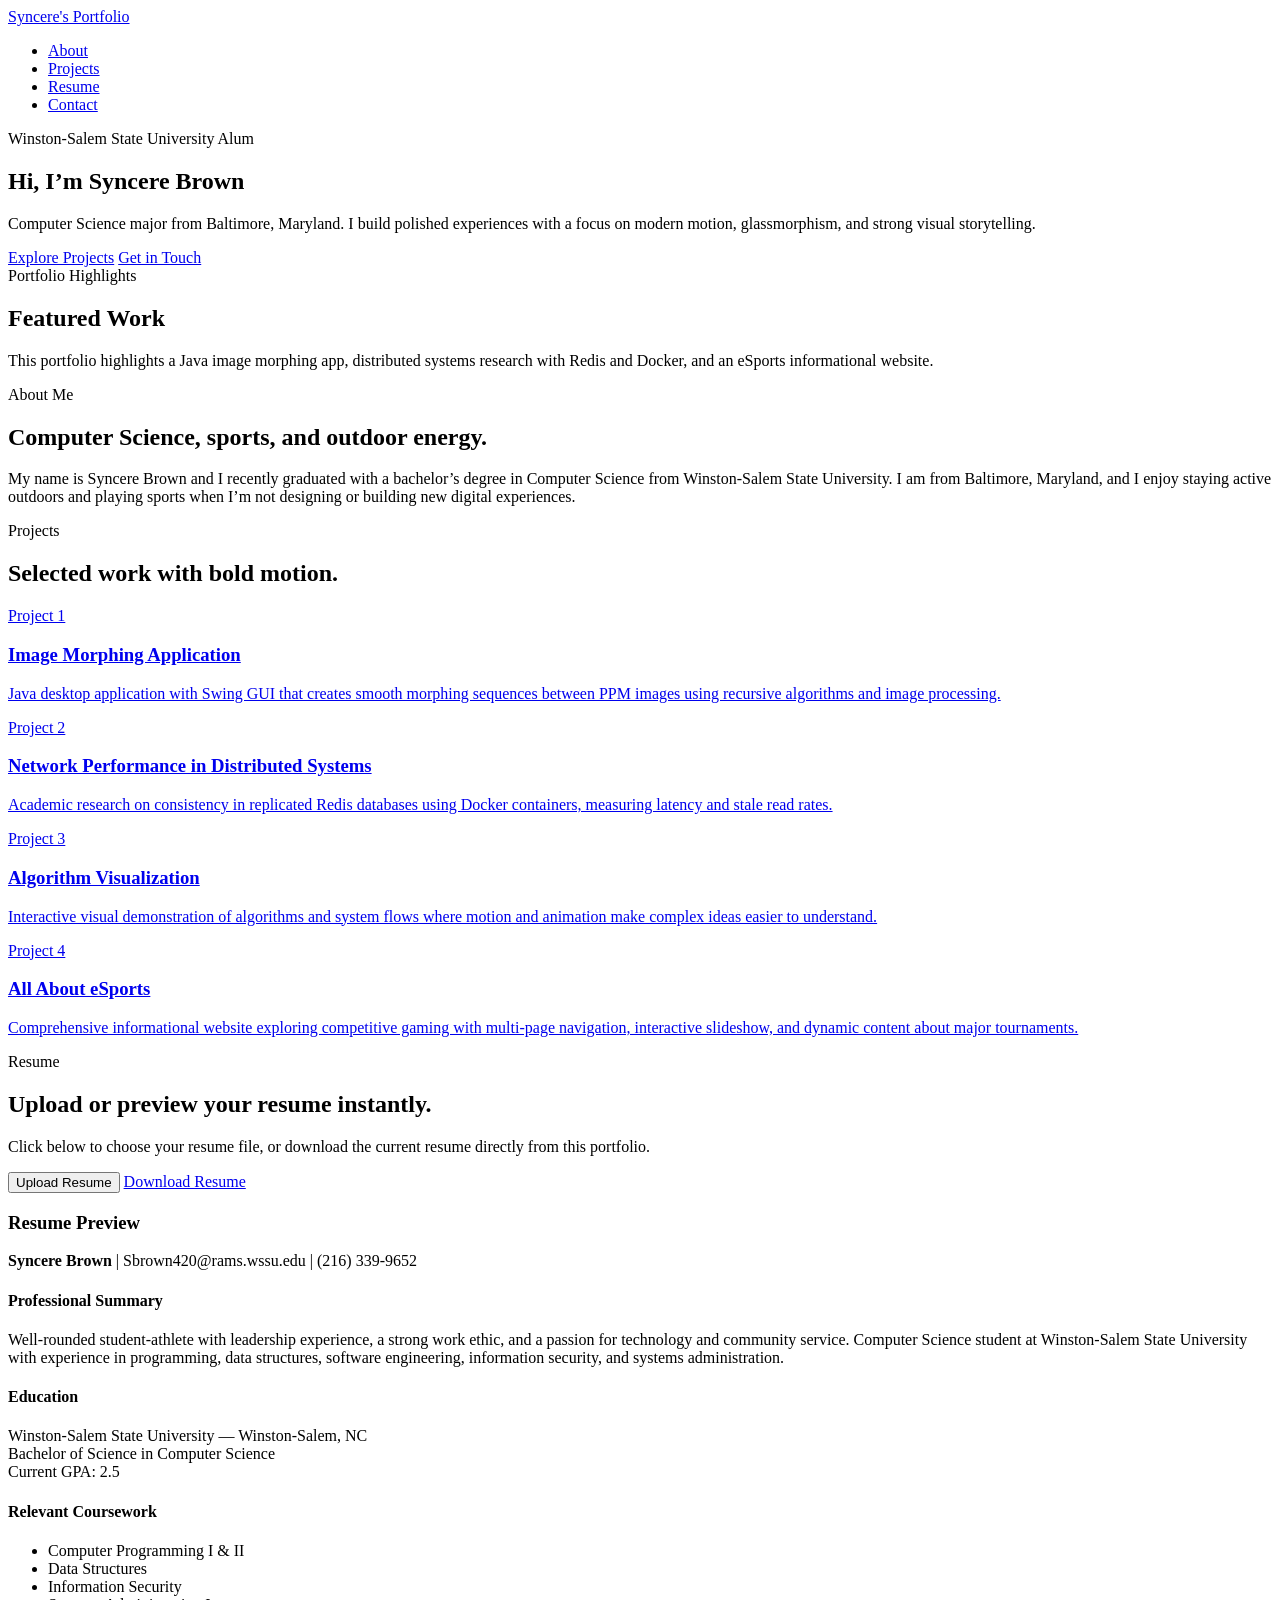
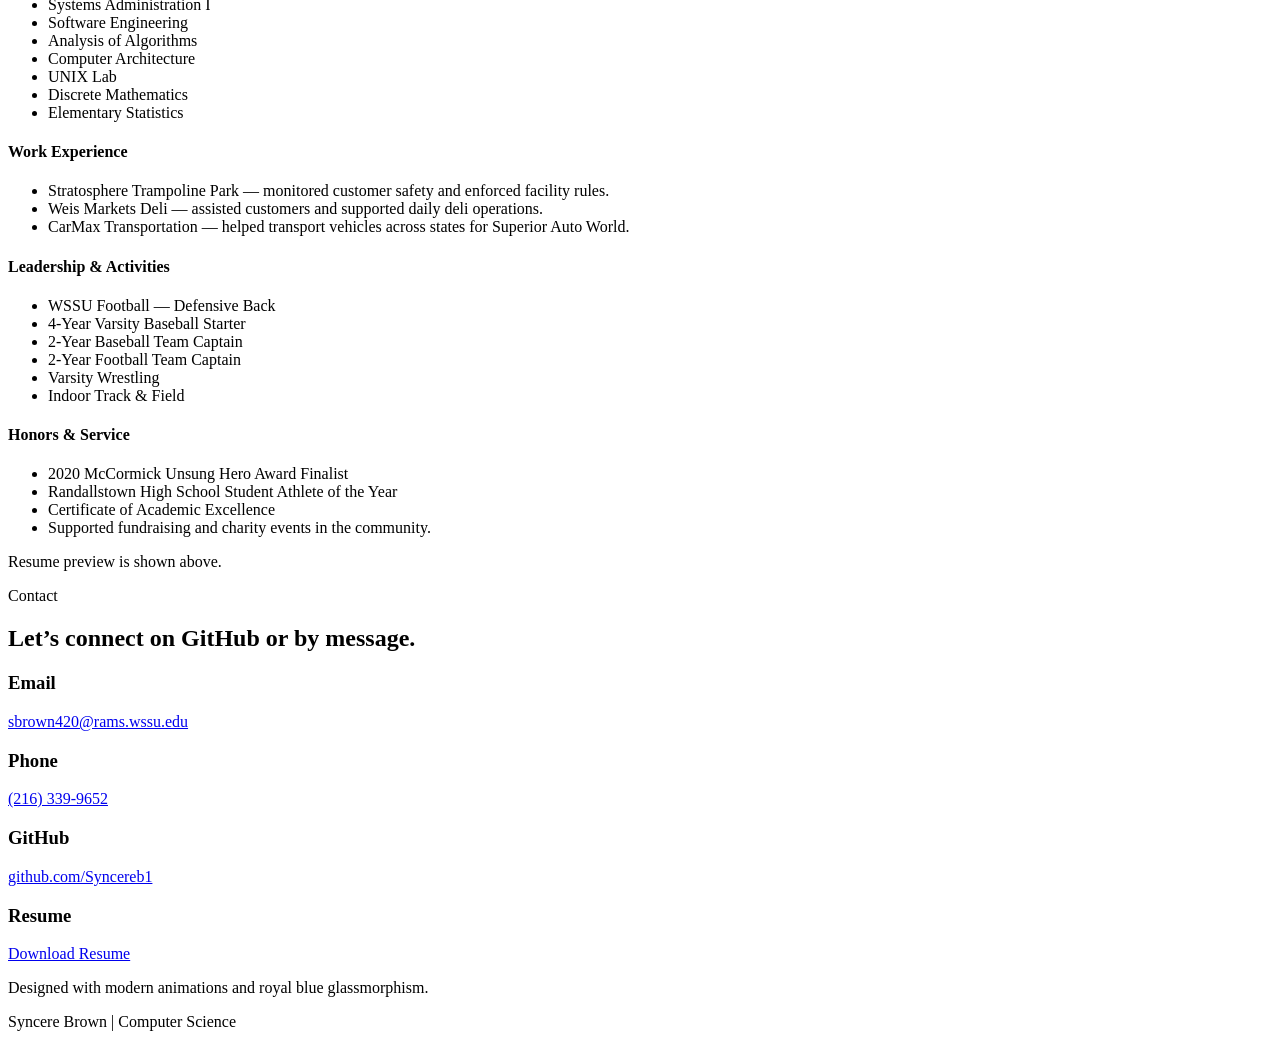
==== index.html @ 8eb38517 "Add files via upload" ====
<!DOCTYPE html>
<html lang="en">
<head>
  <meta charset="UTF-8" />
  <meta name="viewport" content="width=device-width, initial-scale=1.0" />
  <title>Syncere's Portfolio</title>
  <link rel="stylesheet" href="css/styles.css" />
</head>
<body>
  <div class="page-shell">
    <header class="topbar glass-panel">
      <a class="logo" href="#">Syncere's Portfolio</a>
      <nav>
        <ul class="nav-links">
          <li><a href="#about">About</a></li>
          <li><a href="#featured">Projects</a></li>
          <li><a href="#resume">Resume</a></li>
          <li><a href="#contact">Contact</a></li>
        </ul>
      </nav>
    </header>

    <main>
      <section class="hero">
        <div class="hero-copy">
          <p class="eyebrow">Winston-Salem State University Alum</p>
          <h1>Hi, I’m Syncere Brown</h1>
          <p>Computer Science major from Baltimore, Maryland. I build polished experiences with a focus on modern motion, glassmorphism, and strong visual storytelling.</p>
          <div class="hero-actions">
            <a class="button button-primary" href="projects.html">Explore Projects</a>
            <a class="button button-secondary" href="#contact">Get in Touch</a>
          </div>
        </div>
        <div class="hero-panel glass-panel">
          <div class="status-pill">Portfolio Highlights</div>
          <h2>Featured Work</h2>
          <p>This portfolio highlights a Java image morphing app, distributed systems research with Redis and Docker, and an eSports informational website.</p>
        </div>
      </section>

      <section id="about" class="section-panel glass-panel fade-up">
        <div class="section-intro">
          <span class="section-label">About Me</span>
          <h2>Computer Science, sports, and outdoor energy.</h2>
        </div>
        <p>My name is Syncere Brown and I recently graduated with a bachelor’s degree in Computer Science from Winston-Salem State University. I am from Baltimore, Maryland, and I enjoy staying active outdoors and playing sports when I’m not designing or building new digital experiences.</p>
      </section>

      <section id="featured" class="section-panel">
        <div class="section-intro">
          <span class="section-label">Projects</span>
          <h2>Selected work with bold motion.</h2>
        </div>
        <div class="project-grid">
          <a class="project-card glass-panel" href="projects.html#project1">
            <span class="project-tag">Project 1</span>
            <h3>Image Morphing Application</h3>
            <p>Java desktop application with Swing GUI that creates smooth morphing sequences between PPM images using recursive algorithms and image processing.</p>
          </a>
          <a class="project-card glass-panel" href="projects.html#project2">
            <span class="project-tag">Project 2</span>
            <h3>Network Performance in Distributed Systems</h3>
            <p>Academic research on consistency in replicated Redis databases using Docker containers, measuring latency and stale read rates.</p>
          </a>
          <a class="project-card glass-panel" href="projects.html#project3">
            <span class="project-tag">Project 3</span>
            <h3>Algorithm Visualization</h3>
            <p>Interactive visual demonstration of algorithms and system flows where motion and animation make complex ideas easier to understand.</p>
          </a>
          <a class="project-card glass-panel" href="projects.html#project4">
            <span class="project-tag">Project 4</span>
            <h3>All About eSports</h3>
            <p>Comprehensive informational website exploring competitive gaming with multi-page navigation, interactive slideshow, and dynamic content about major tournaments.</p>
          </a>
        </div>
      </section>

      <section id="resume" class="section-panel glass-panel fade-up">
        <div class="section-intro">
          <span class="section-label">Resume</span>
          <h2>Upload or preview your resume instantly.</h2>
        </div>
        <p>Click below to choose your resume file, or download the current resume directly from this portfolio.</p>
        <div class="resume-actions">
          <button id="resumeButton" class="button button-primary">Upload Resume</button>
          <input id="resumeInput" type="file" accept=".pdf,.doc,.docx" hidden />
          <a class="button button-secondary" href="Updated_Syncere_Brown_Resume.docx" download>Download Resume</a>
        </div>
        <div class="resume-preview glass-panel">
          <h3>Resume Preview</h3>
          <p><strong>Syncere Brown</strong> | Sbrown420@rams.wssu.edu | (216) 339-9652</p>
          <h4>Professional Summary</h4>
          <p>Well-rounded student-athlete with leadership experience, a strong work ethic, and a passion for technology and community service. Computer Science student at Winston-Salem State University with experience in programming, data structures, software engineering, information security, and systems administration.</p>
          <h4>Education</h4>
          <p>Winston-Salem State University — Winston-Salem, NC<br />Bachelor of Science in Computer Science<br />Current GPA: 2.5</p>
          <h4>Relevant Coursework</h4>
          <ul>
            <li>Computer Programming I & II</li>
            <li>Data Structures</li>
            <li>Information Security</li>
            <li>Systems Administration I</li>
            <li>Software Engineering</li>
            <li>Analysis of Algorithms</li>
            <li>Computer Architecture</li>
            <li>UNIX Lab</li>
            <li>Discrete Mathematics</li>
            <li>Elementary Statistics</li>
          </ul>
          <h4>Work Experience</h4>
          <ul>
            <li>Stratosphere Trampoline Park — monitored customer safety and enforced facility rules.</li>
            <li>Weis Markets Deli — assisted customers and supported daily deli operations.</li>
            <li>CarMax Transportation — helped transport vehicles across states for Superior Auto World.</li>
          </ul>
          <h4>Leadership & Activities</h4>
          <ul>
            <li>WSSU Football — Defensive Back</li>
            <li>4-Year Varsity Baseball Starter</li>
            <li>2-Year Baseball Team Captain</li>
            <li>2-Year Football Team Captain</li>
            <li>Varsity Wrestling</li>
            <li>Indoor Track & Field</li>
          </ul>
          <h4>Honors & Service</h4>
          <ul>
            <li>2020 McCormick Unsung Hero Award Finalist</li>
            <li>Randallstown High School Student Athlete of the Year</li>
            <li>Certificate of Academic Excellence</li>
            <li>Supported fundraising and charity events in the community.</li>
          </ul>
        </div>
        <p class="resume-feedback" id="resumeFeedback">Resume preview is shown above.</p>
      </section>

      <section id="contact" class="section-panel glass-panel fade-up">
        <div class="section-intro">
          <span class="section-label">Contact</span>
          <h2>Let’s connect on GitHub or by message.</h2>
        </div>
        <div class="contact-grid">
          <div class="contact-card">
            <h3>Email</h3>
            <a href="mailto:sbrown420@rams.wssu.edu">sbrown420@rams.wssu.edu</a>
          </div>
          <div class="contact-card">
            <h3>Phone</h3>
            <a href="tel:+12163399652">(216) 339-9652</a>
          </div>
          <div class="contact-card">
            <h3>GitHub</h3>
            <a href="https://github.com/Syncereb1" target="_blank" rel="noreferrer">github.com/Syncereb1</a>
          </div>
          <div class="contact-card">
            <h3>Resume</h3>
            <a href="Updated_Syncere_Brown_Resume.docx" download>Download Resume</a>
          </div>
        </div>
      </section>
    </main>

    <footer class="footer glass-panel">
      <p>Designed with modern animations and royal blue glassmorphism.</p>
      <p>Syncere Brown | Computer Science</p>
    </footer>
  </div>
  <script src="js/script.js"></script>
</body>
</html>
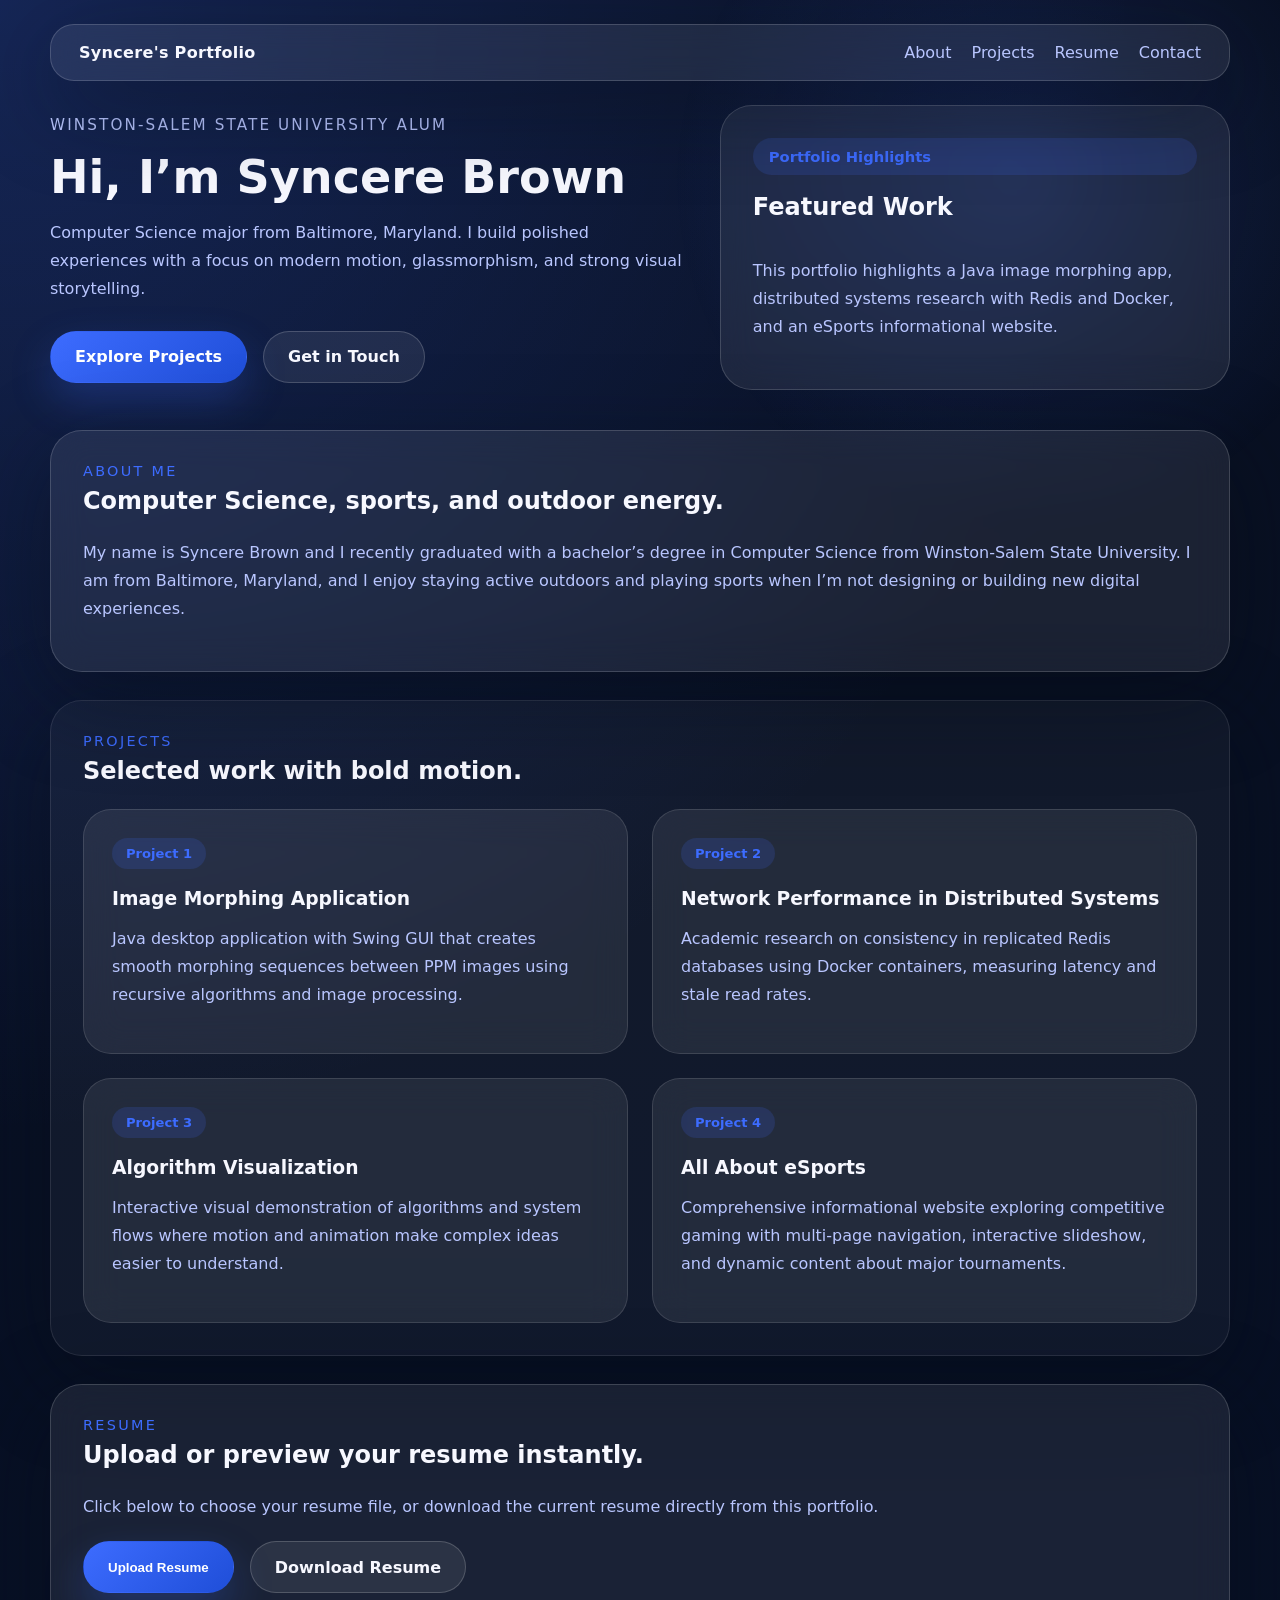
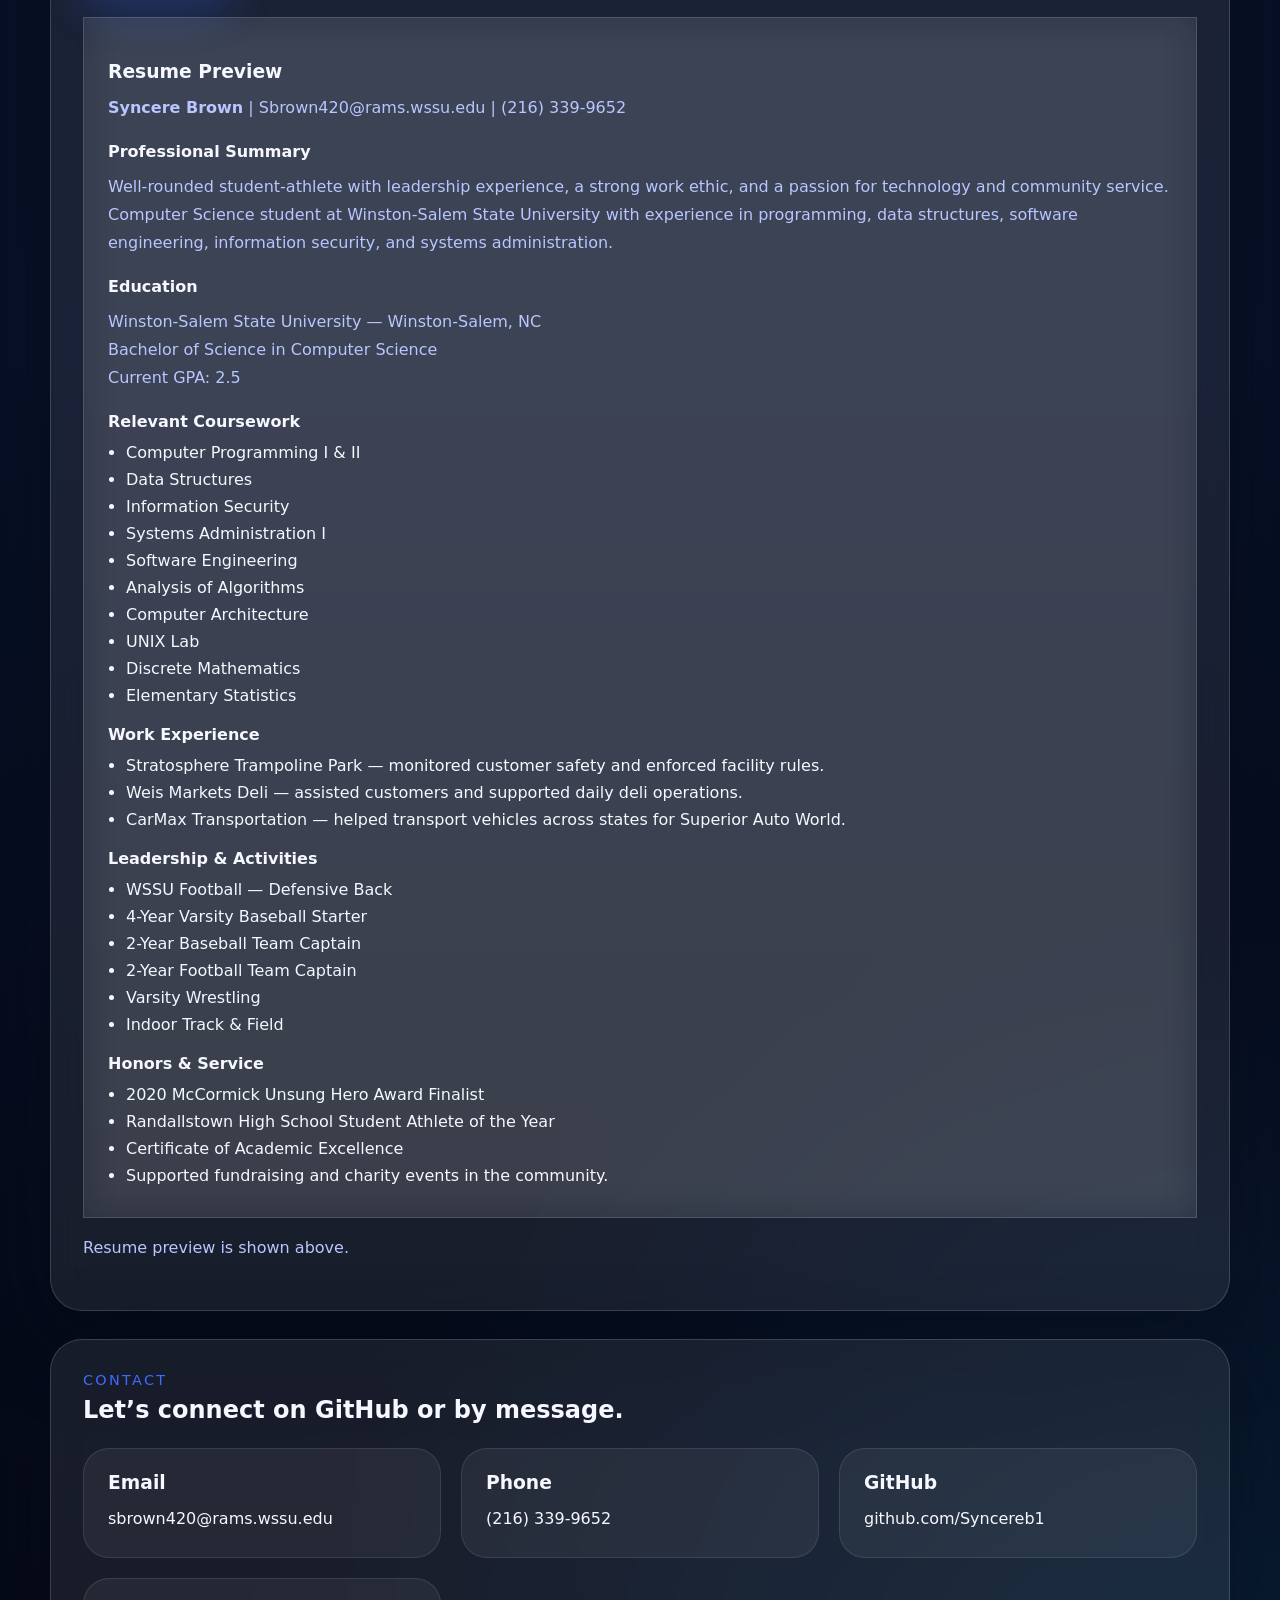
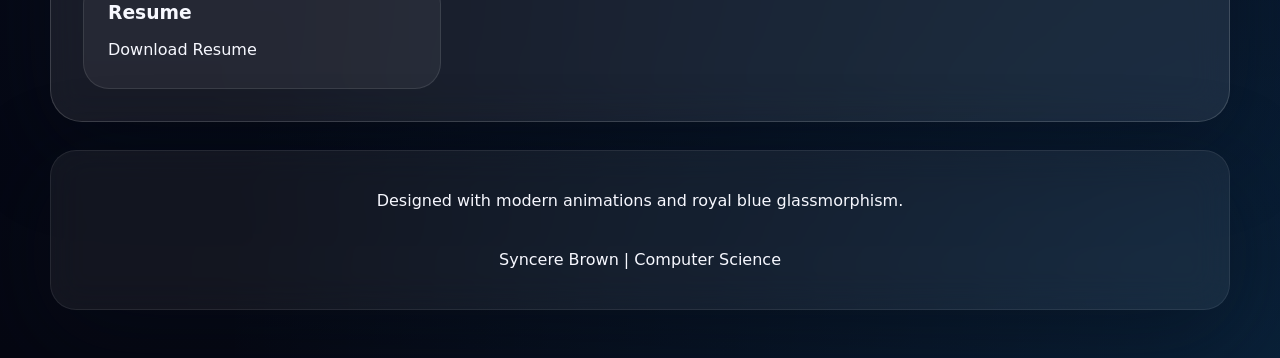
==== commit 7159c468: "Fix HTML structure and update links" ====
--- a/index.html
+++ b/index.html
@@ -4,7 +4,7 @@
   <meta charset="UTF-8" />
   <meta name="viewport" content="width=device-width, initial-scale=1.0" />
   <title>Syncere's Portfolio</title>
-  <link rel="stylesheet" href="css/styles.css" />
+<link rel="stylesheet" href="styles.css" />
 </head>
 <body>
   <div class="page-shell">
@@ -164,5 +164,6 @@
     </footer>
   </div>
   <script src="js/script.js"></script>
+  <script src="script.js"></script>
 </body>
 </html>
--- a/styles.css
+++ b/styles.css
@@ -0,0 +1,427 @@
+:root {
+  color-scheme: dark;
+  --bg: #070b18;
+  --bg-alt: #0d1332;
+  --surface: rgba(255, 255, 255, 0.08);
+  --surface-strong: rgba(255, 255, 255, 0.13);
+  --border: rgba(255, 255, 255, 0.16);
+  --text: #f7f8ff;
+  --muted: #b9c6ff;
+  --accent: #3d6cff;
+  --accent-strong: #1f4ed8;
+  --shadow: 0 24px 90px rgba(7, 13, 24, 0.45);
+  font-family: Inter, ui-sans-serif, system-ui, -apple-system, BlinkMacSystemFont, "Segoe UI", sans-serif;
+}
+
+* {
+  box-sizing: border-box;
+}
+
+html {
+  scroll-behavior: smooth;
+}
+
+body {
+  margin: 0;
+  min-height: 100vh;
+  background: radial-gradient(circle at top left, rgba(61, 108, 255, 0.24), transparent 30%),
+    radial-gradient(circle at bottom right, rgba(33, 166, 255, 0.16), transparent 28%),
+    linear-gradient(180deg, #091021 0%, #071026 55%, #050712 100%);
+  color: var(--text);
+}
+
+body::before {
+  content: "";
+  position: fixed;
+  inset: 0;
+  background: radial-gradient(circle at 80% 20%, rgba(61, 108, 255, 0.18), transparent 28%);
+  pointer-events: none;
+}
+
+.page-shell {
+  width: min(1180px, calc(100% - 32px));
+  margin: 0 auto;
+  padding: 24px 0 48px;
+}
+
+.topbar {
+  display: flex;
+  justify-content: space-between;
+  align-items: center;
+  gap: 18px;
+  padding: 18px 28px;
+  margin-bottom: 24px;
+  position: sticky;
+  top: 16px;
+  z-index: 10;
+  backdrop-filter: blur(18px);
+  border: 1px solid var(--border);
+  background: rgba(10, 16, 36, 0.74);
+  border-radius: 24px;
+  box-shadow: var(--shadow);
+}
+
+.logo {
+  color: var(--text);
+  text-decoration: none;
+  font-weight: 700;
+  letter-spacing: 0.02em;
+}
+
+.nav-links {
+  display: flex;
+  gap: 20px;
+  list-style: none;
+  margin: 0;
+  padding: 0;
+}
+
+.nav-links a {
+  color: var(--muted);
+  text-decoration: none;
+  transition: color 0.24s ease;
+}
+
+.nav-links a:hover {
+  color: var(--accent);
+}
+
+.hero {
+  display: grid;
+  grid-template-columns: 1.25fr 1fr;
+  gap: 32px;
+  align-items: center;
+  margin-bottom: 40px;
+}
+
+.hero-small {
+  margin-bottom: 32px;
+}
+
+.hero-copy {
+  max-width: 700px;
+}
+
+.eyebrow {
+  margin: 0 0 14px;
+  color: var(--accent);
+  font-size: 0.95rem;
+  letter-spacing: 0.14em;
+  text-transform: uppercase;
+}
+
+h1,
+h2,
+h3 {
+  margin: 0;
+  font-weight: 700;
+  line-height: 1.08;
+}
+
+h1 {
+  font-size: clamp(2.8rem, 3.6vw, 4.8rem);
+}
+
+.hero p,
+.section-panel p,
+.project-detail p,
+.contact-card a {
+  color: var(--muted);
+  line-height: 1.75;
+}
+
+.hero-actions {
+  display: flex;
+  flex-wrap: wrap;
+  gap: 16px;
+  margin-top: 28px;
+}
+
+.button {
+  display: inline-flex;
+  align-items: center;
+  justify-content: center;
+  min-height: 52px;
+  padding: 0 24px;
+  border-radius: 999px;
+  border: 1px solid transparent;
+  font-weight: 600;
+  text-decoration: none;
+  transition: transform 0.25s ease, box-shadow 0.25s ease, background-color 0.25s ease;
+}
+
+.button:hover {
+  transform: translateY(-2px);
+}
+
+.button-primary {
+  background: linear-gradient(135deg, var(--accent), var(--accent-strong));
+  color: #fff;
+  box-shadow: 0 18px 40px rgba(61, 108, 255, 0.25);
+}
+
+.button-secondary {
+  background: rgba(255, 255, 255, 0.08);
+  color: var(--text);
+  border-color: rgba(255, 255, 255, 0.18);
+}
+
+.hero-panel {
+  padding: 32px;
+  display: grid;
+  gap: 20px;
+  border-radius: 32px;
+}
+
+.status-pill {
+  display: inline-flex;
+  background: rgba(61, 108, 255, 0.16);
+  color: var(--accent);
+  padding: 10px 16px;
+  border-radius: 999px;
+  font-size: 0.92rem;
+  font-weight: 600;
+}
+
+.hero-preview-grid {
+  display: grid;
+  grid-template-columns: repeat(2, minmax(0, 1fr));
+  gap: 16px;
+}
+
+.preview-card {
+  padding: 18px 16px;
+  border-radius: 24px;
+  background: rgba(255, 255, 255, 0.08);
+  border: 1px solid rgba(255, 255, 255, 0.1);
+  transition: transform 0.3s ease, border-color 0.3s ease;
+}
+
+.preview-card:hover {
+  transform: translateY(-4px);
+  border-color: rgba(61, 108, 255, 0.35);
+}
+
+.section-panel {
+  padding: 32px;
+  border-radius: 32px;
+  background: rgba(255, 255, 255, 0.04);
+  border: 1px solid rgba(255, 255, 255, 0.1);
+  box-shadow: var(--shadow);
+  margin-bottom: 28px;
+}
+
+.glass-panel {
+  backdrop-filter: blur(18px);
+  background: var(--surface);
+  border: 1px solid var(--border);
+}
+
+.section-intro {
+  display: flex;
+  flex-direction: column;
+  gap: 10px;
+  margin-bottom: 24px;
+}
+
+.section-label {
+  color: var(--accent);
+  font-size: 0.9rem;
+  letter-spacing: 0.16em;
+  text-transform: uppercase;
+}
+
+.project-grid {
+  display: grid;
+  gap: 24px;
+  grid-template-columns: repeat(2, minmax(0, 1fr));
+}
+
+.project-card {
+  padding: 28px;
+  min-height: 230px;
+  border-radius: 28px;
+  color: inherit;
+  text-decoration: none;
+  transition: transform 0.3s ease, border-color 0.3s ease, box-shadow 0.3s ease;
+  border: 1px solid rgba(255, 255, 255, 0.12);
+}
+
+.project-card:hover {
+  transform: translateY(-8px);
+  border-color: rgba(61, 108, 255, 0.32);
+  box-shadow: 0 24px 70px rgba(7, 13, 24, 0.25);
+}
+
+.project-card h3 {
+  margin: 20px 0 12px;
+}
+
+.project-tag {
+  display: inline-flex;
+  background: rgba(61, 108, 255, 0.16);
+  color: var(--accent);
+  padding: 8px 14px;
+  border-radius: 999px;
+  font-size: 0.82rem;
+  font-weight: 700;
+}
+
+.resume-actions {
+  display: flex;
+  gap: 16px;
+  flex-wrap: wrap;
+  align-items: center;
+  margin-top: 20px;
+}
+
+.resume-feedback {
+  margin-top: 16px;
+  color: var(--muted);
+}
+
+.resume-preview {
+  margin-top: 24px;
+  padding: 24px;
+  background: rgba(255, 255, 255, 0.08);
+  border: 1px solid rgba(255, 255, 255, 0.14);
+}
+
+.resume-preview h3,
+.resume-preview h4 {
+  margin-top: 20px;
+  margin-bottom: 12px;
+}
+
+.resume-preview p,
+.resume-preview ul {
+  margin: 0;
+  padding: 0;
+}
+
+.resume-preview ul {
+  margin-left: 18px;
+  list-style: disc;
+}
+
+.resume-preview li {
+  margin-bottom: 8px;
+}
+
+.contact-grid {
+  display: grid;
+  gap: 20px;
+  grid-template-columns: repeat(3, minmax(0, 1fr));
+}
+
+.contact-card {
+  padding: 24px;
+  border-radius: 26px;
+  background: rgba(255, 255, 255, 0.06);
+  border: 1px solid rgba(255, 255, 255, 0.1);
+}
+
+.contact-card h3 {
+  margin-bottom: 12px;
+}
+
+.contact-card a {
+  color: var(--text);
+  text-decoration: none;
+  word-break: break-word;
+}
+
+.footer {
+  padding: 24px 28px;
+  border-radius: 26px;
+  text-align: center;
+  display: grid;
+  gap: 8px;
+  background: rgba(255, 255, 255, 0.06);
+  border: 1px solid rgba(255, 255, 255, 0.08);
+  box-shadow: var(--shadow);
+}
+
+.project-showcase {
+  display: grid;
+  gap: 24px;
+}
+
+.project-detail {
+  padding: 30px;
+  border-radius: 32px;
+  transition: transform 0.3s ease, box-shadow 0.3s ease;
+}
+
+.project-detail:hover {
+  transform: translateY(-5px);
+  box-shadow: 0 30px 75px rgba(0, 0, 0, 0.22);
+}
+
+.project-meta {
+  display: flex;
+  align-items: center;
+  gap: 16px;
+  margin-bottom: 18px;
+  flex-wrap: wrap;
+}
+
+.detail-pill {
+  display: inline-flex;
+  background: rgba(61, 108, 255, 0.14);
+  color: var(--accent);
+  padding: 10px 14px;
+  border-radius: 999px;
+  font-size: 0.88rem;
+}
+
+.fade-up {
+  animation: fadeUp 0.9s ease both;
+}
+
+@keyframes fadeUp {
+  from {
+    opacity: 0;
+    transform: translateY(18px);
+  }
+  to {
+    opacity: 1;
+    transform: translateY(0);
+  }
+}
+
+@media (max-width: 900px) {
+  .hero,
+  .project-grid,
+  .contact-grid {
+    grid-template-columns: 1fr;
+  }
+
+  .topbar {
+    flex-wrap: wrap;
+  }
+}
+
+@media (max-width: 640px) {
+  .page-shell {
+    width: min(100%, calc(100% - 24px));
+    padding: 18px 0 32px;
+  }
+
+  .topbar {
+    padding: 16px;
+  }
+
+  .hero {
+    gap: 22px;
+  }
+
+  .hero-panel,
+  .section-panel {
+    padding: 24px;
+  }
+
+  .button {
+    min-width: 100%;
+  }
+}
